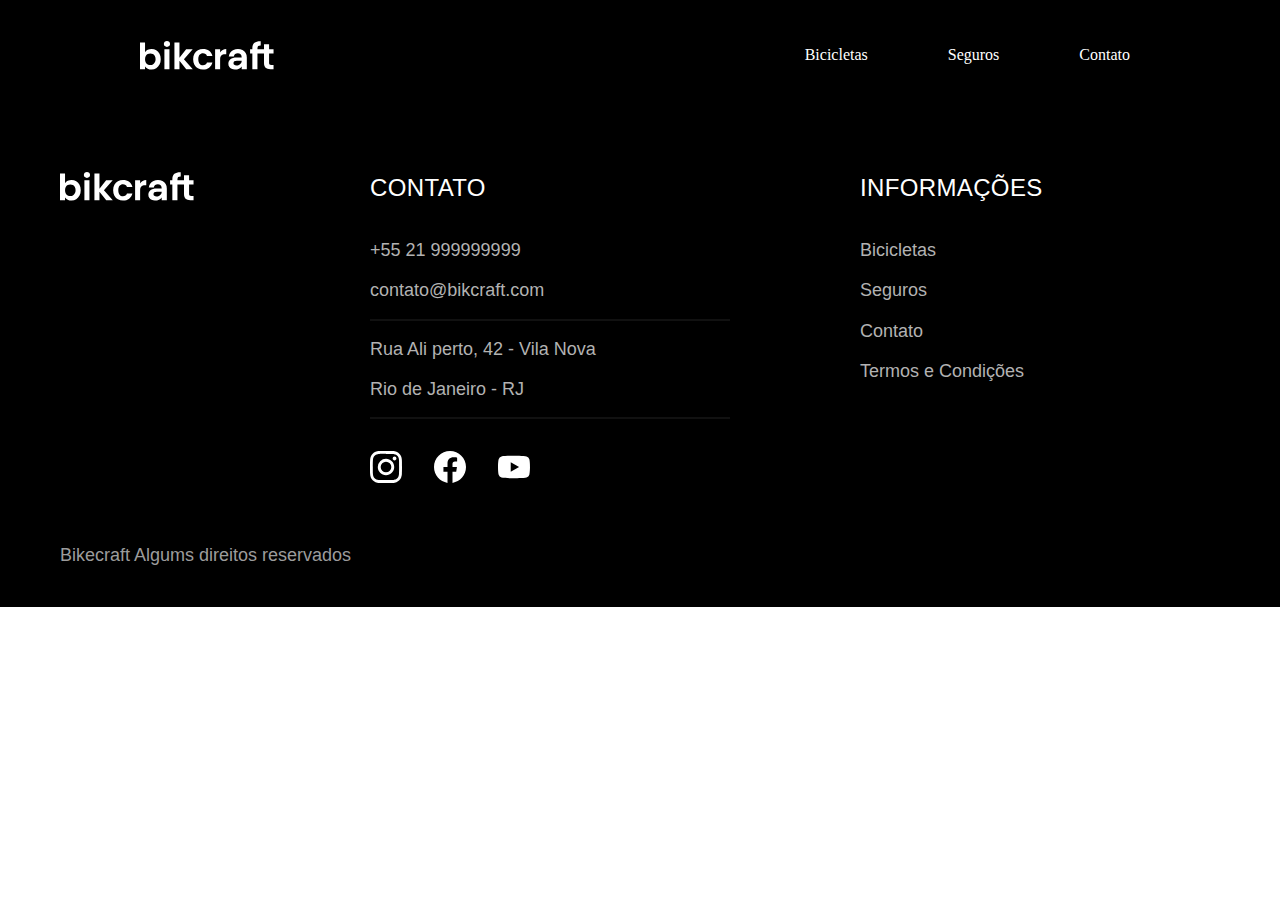
==== bicicletas.html @ d3ffa3e3 "termos page" ====
<!DOCTYPE html>
<html lang="pt-br">
<head>
    <meta charset="UTF-8">
    <meta name="viewport" content="width=device-width, initial-scale=1.0">
    <title>Bicicletas | Bikcraft</title>
    <meta name="description" content="Termos e descrições">
    <link rel="stylesheet" href="./style.css">
</head>
<body>
    <header class="header-bg">
        
        <div class="header">

            <a href="./">
                <img src="img/bikcraft.svg" alt="bikcraft">
            </a>
    
            <nav aria-label="primaria">
                <ul class="header-menu">
                    <li><a href="./bicicletas.html">Bicicletas</a></li>
                    <li><a href="./seguros.html">Seguros</a></li>
                    <li><a href="./contato.html">Contato</a></li>
                </ul>
            <nav>
        </div>

    </header>

    
    <footer class="footer-bg">

        <div class="footer">
            <img src="img/bikcraft.svg" alt="bikcraft">
            <div class="footer-contato">
                <h3 class="font-2-l-b cor-0">Contato</h3>
                <ul class="font-1-m cor-5">
                    <li><a href="tel:+5521999999999" class="font-2-m cor-5">+55 21 999999999</a></li>
                    <li><a href="emailto:contato@bikcraft.com" class="font-2-m cor-5">contato@bikcraft.com</a></li>
                    <li>Rua Ali perto, 42 - Vila Nova</li>
                    <li> Rio de Janeiro - RJ</li>
                </ul>
                <div class="footer-redes">  
                    <a href="./">
                        <img src="img/redes/instagram.svg" alt="insta">
                    </a>

                    <a href="./">
                        <img src="img/redes/facebook.svg" alt="face">
                    </a>

                    <a href="./">
                        <img src="img/redes/youtube.svg" alt="youtube">
                    </a>
                </div>
            </div>

            <div class="footer-informacoes">
                <h3 class="font-2-l-b cor-0">Informações</h3>
                <nav>
                    <ul class="font-1-m cor-5">
                        <li><a href="./bicicletas.html" class="font-1-m cor-5">Bicicletas</a></li>
                        <li><a href="./seguros.html" class="font-1-m cor-5">Seguros</a></li>
                        <li><a href="./contato.html" class="font-1-m cor-5">Contato</a></li>
                        <li><a href="./termos.html" class="font-1-m cor-5">Termos e Condições</a></li>
                    </ul>
                </nav>
            </div>
           
        </div>

        <p class="footer-cop 
        font-2-m cor-6 ">Bikecraft Algums direitos reservados</p> 
        
    </footer>
</body>
---- style.css ----
@import url(css/header.css);
@import url(css/introducao.css);
@import url(css/global.css);
@import url(css/ultilitarios/componentes.css);
@import url(css/bicicletas/bicicletas-lista.css);
@import url(css/ultilitarios/cores.css);
@import url(css/ultilitarios/tipografia.css);
@import url(css/tecnologias.css);
@import url(css/parceiros.css);
@import url(css/depoimento.css);
@import url(css/seguros.css);
@import url(css/footer.css);
@import url(css/termos/termos.css);
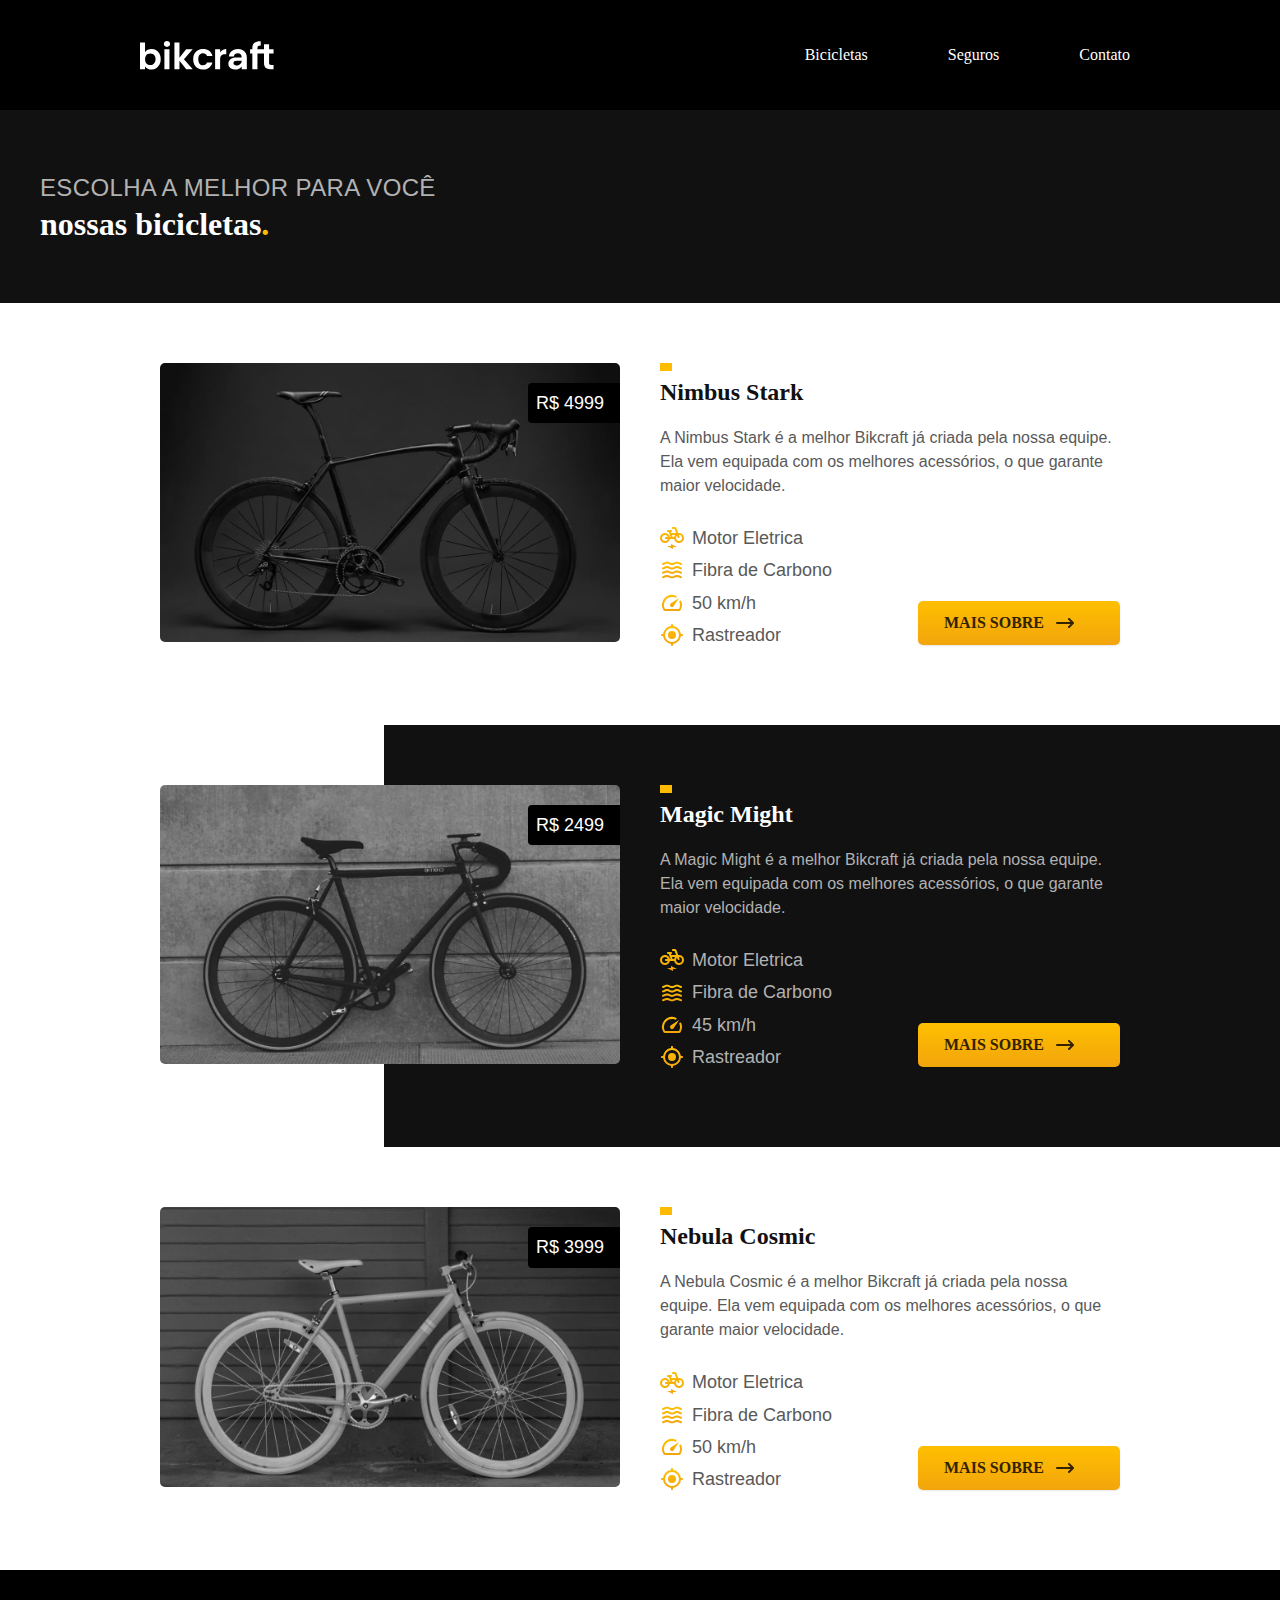
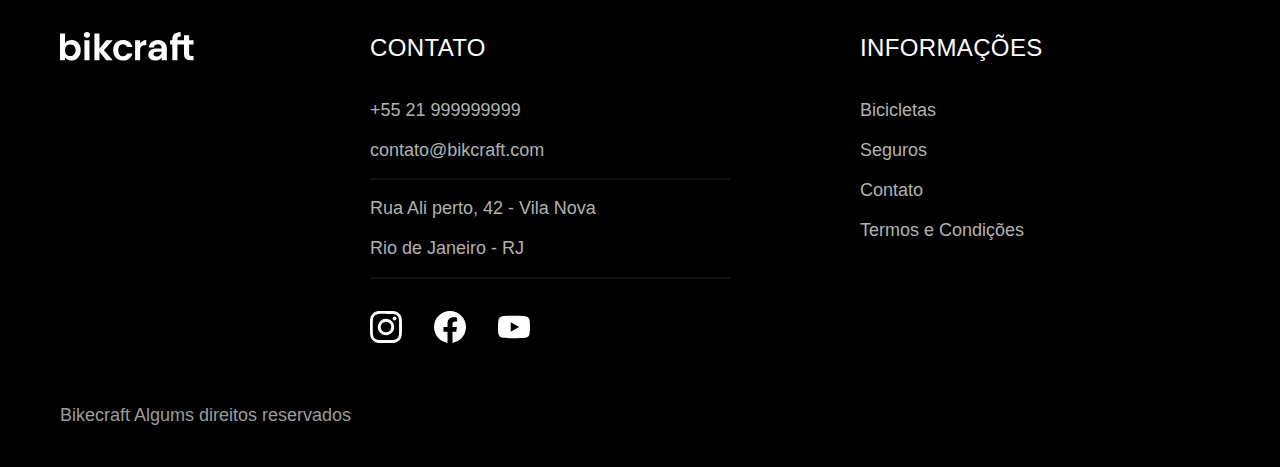
==== commit 9dae37f7: "bicicletas" ====
--- a/bicicletas.html
+++ b/bicicletas.html
@@ -7,7 +7,7 @@
     <meta name="description" content="Termos e descrições">
     <link rel="stylesheet" href="./style.css">
 </head>
-<body>
+<body id="bicicletas">
     <header class="header-bg">
         
         <div class="header">
@@ -26,6 +26,115 @@
         </div>
 
     </header>
+
+    <main>
+        <div class="titulo-bg">
+
+            <div class="titulo-container">
+                <p class="font-2-l-b cor-5">Escolha a melhor para você</p>
+                <h1 class="font-1-xx1 cor-0">nossas bicicletas<span class="cor-p1">.</span></h1>
+            </div>
+
+        </div>
+
+            <div class="bicicletas container">
+                <div class="bicicletas-img">
+                    <img src="img/bicicletas/nimbus.jpg" alt="bicicletas">
+                    <span class="font-2-m cor-0">R$ 4999</span>
+                </div>
+                <div class="bicicletas-conteudo">
+                    <h2 class="font-1-x-l">Nimbus Stark</h2>
+                    <p class="font-2-s cor-8">A Nimbus Stark é a melhor Bikcraft já criada pela nossa equipe. Ela vem equipada com os melhores acessórios, o que garante maior velocidade.</p>
+
+                    <ul class="font-1-m cor-8">
+                        <li>
+                            <img src="img/icones/eletrica.svg" alt="">
+                            Motor Eletrica
+                        </li>
+                        <li>
+                            <img src="img/icones/carbono.svg" alt="">
+                            Fibra de Carbono
+                        </li>
+                        <li>
+                            <img src="img/icones/velocidade.svg" alt="">
+                            50 km/h
+                        </li>
+                        <li>
+                            <img src="img/icones/rastreador.svg" alt="">
+                            Rastreador
+                        </li>
+                    </ul>
+                    <a class="botao seta" href="">Mais Sobre</a>
+                </div>
+
+            </div>
+
+        <div class="bicicletas-bg">
+            <div class="bicicletas container">
+                <div class="bicicletas-img">
+                    <img src="img/bicicletas/magic.jpg" alt="bicicletas">
+                    <span class="font-2-m cor-0">R$ 2499</span>
+                </div>
+                <div class="bicicletas-conteudo">
+                    <h2 class="font-1-x-l cor-0">Magic Might</h2>
+                    <p class="font-2-s cor-5">A Magic Might é a melhor Bikcraft já criada pela nossa equipe. Ela vem equipada com os melhores acessórios, o que garante maior velocidade.</p>
+
+                    <ul class="font-1-m cor-5">
+                        <li>
+                            <img src="img/icones/eletrica.svg" alt="">
+                            Motor Eletrica
+                        </li>
+                        <li>
+                            <img src="img/icones/carbono.svg" alt="">
+                            Fibra de Carbono
+                        </li>
+                        <li>
+                            <img src="img/icones/velocidade.svg" alt="">
+                            45 km/h
+                        </li>
+                        <li>
+                            <img src="img/icones/rastreador.svg" alt="">
+                            Rastreador
+                        </li>
+                    </ul>
+                    <a class="botao seta" href="">Mais Sobre</a>
+                </div>
+
+            </div>
+
+        </div>
+
+            <div class="bicicletas container">
+                <div class="bicicletas-img">
+                    <img src="img/bicicletas/nebula.jpg" alt="bicicletas">
+                    <span class="font-2-m cor-0">R$ 3999</span>
+                </div>
+                <div class="bicicletas-conteudo">
+                    <h2 class="font-1-x-l">Nebula Cosmic</h2>
+                    <p class="font-2-s cor-8">A Nebula Cosmic é a melhor Bikcraft já criada pela nossa equipe. Ela vem equipada com os melhores acessórios, o que garante maior velocidade.</p>
+
+                    <ul class="font-1-m cor-8">
+                        <li>
+                            <img src="img/icones/eletrica.svg" alt="">
+                            Motor Eletrica
+                        </li>
+                        <li>
+                            <img src="img/icones/carbono.svg" alt="">
+                            Fibra de Carbono
+                        </li>
+                        <li>
+                            <img src="img/icones/velocidade.svg" alt="">
+                            50 km/h
+                        </li>
+                        <li>
+                            <img src="img/icones/rastreador.svg" alt="">
+                            Rastreador
+                        </li>
+                    </ul>
+                    <a class="botao seta" href="">Mais Sobre</a>
+                </div>
+
+            </div>
 
     
     <footer class="footer-bg">
--- a/style.css
+++ b/style.css
@@ -10,4 +10,6 @@
 @import url(css/depoimento.css);
 @import url(css/seguros.css);
 @import url(css/footer.css);
-@import url(css/termos/termos.css);+@import url(css/termos/termos.css);
+@import url(css/bicicletas/bicicletas.css);
+@import url(css/seguros/seguros.css);